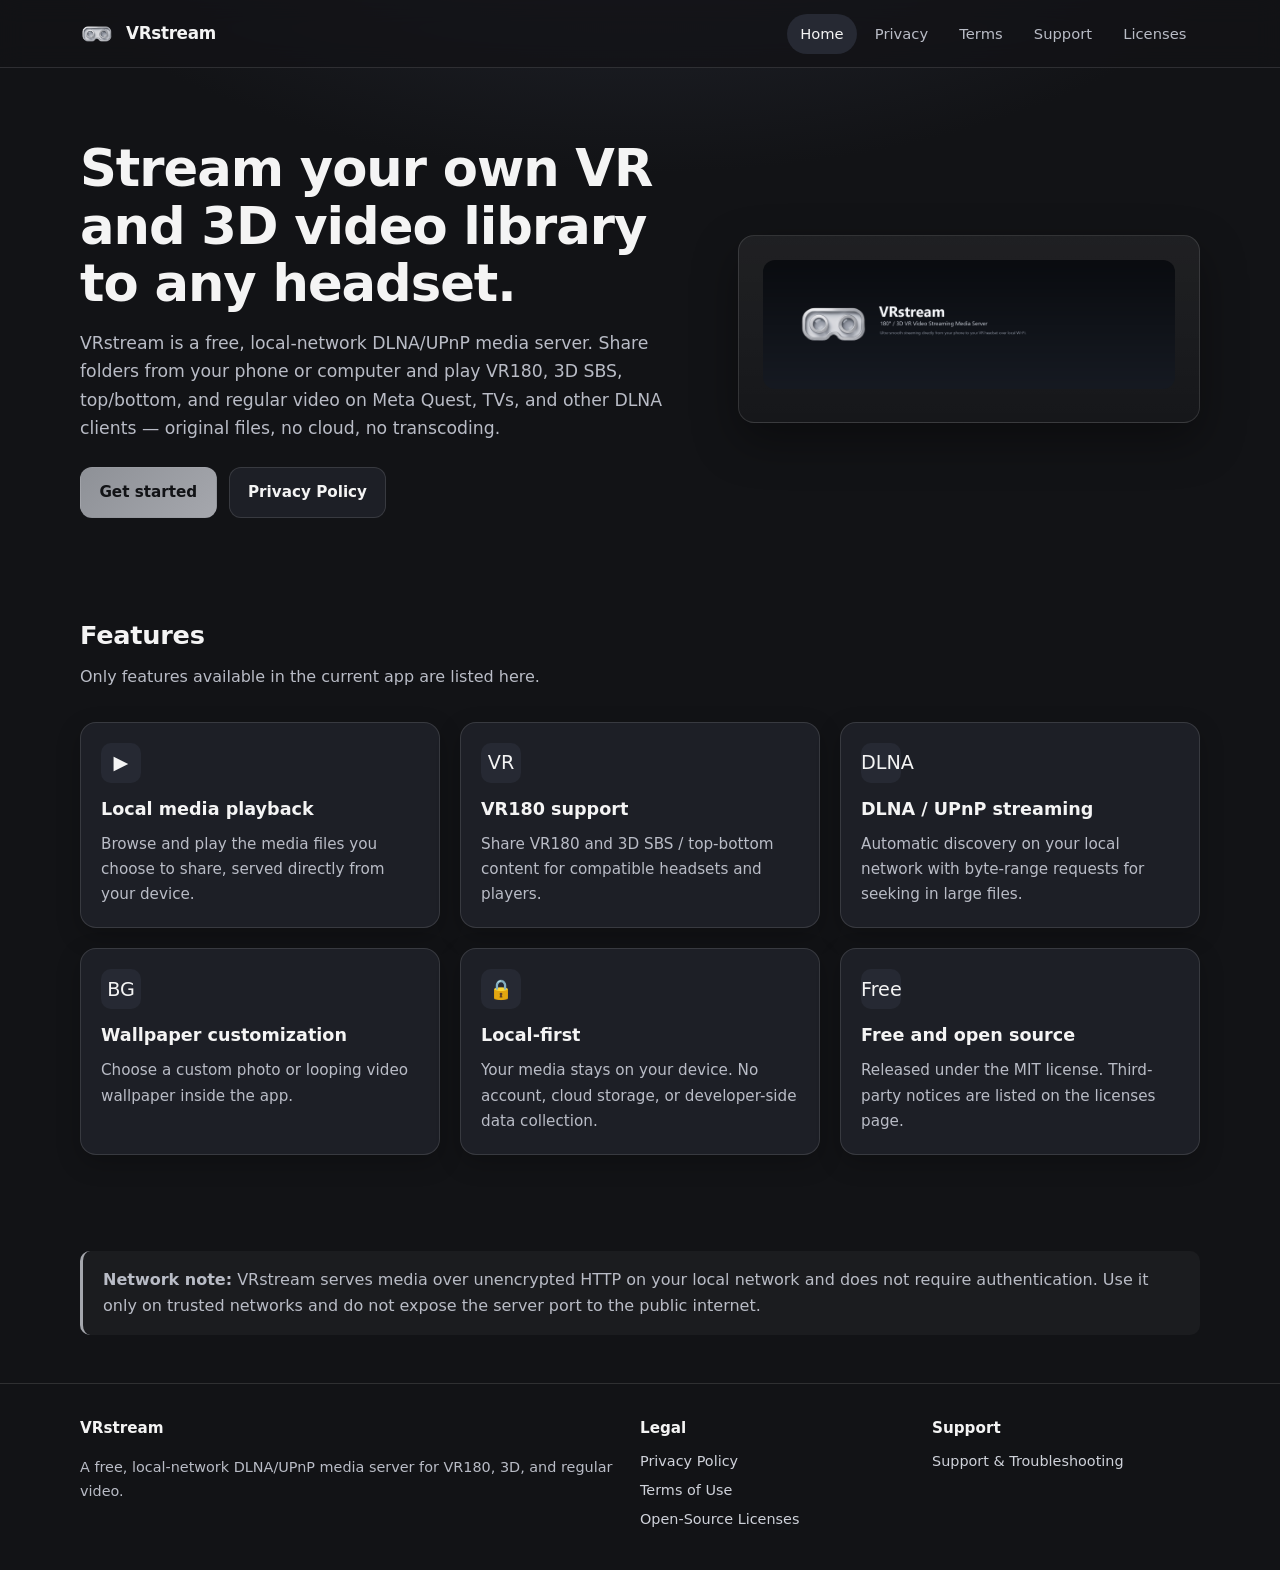
==== index.html @ 06fc6a74 "Publish VRstream website" ====
<!DOCTYPE html>
<html lang="en">
<head>
  <meta charset="utf-8">
  <meta name="viewport" content="width=device-width, initial-scale=1">
  <title>VRstream — Local VR &amp; 3D Media Server</title>
  <meta name="description" content="VRstream is a free, local-network DLNA/UPnP media server for VR180, 3D SBS, and regular video. Stream original files from your device to VR headsets and TVs.">
  <meta name="theme-color" content="#121316">
  <link rel="icon" href="favicon.ico" sizes="any">
  <link rel="icon" type="image/png" sizes="32x32" href="favicon-32x32.png">
  <link rel="icon" type="image/png" sizes="16x16" href="favicon-16x16.png">
  <link rel="apple-touch-icon" href="apple-touch-icon.png">
  <link rel="manifest" href="site.webmanifest">
  <meta property="og:title" content="VRstream — Local VR &amp; 3D Media Server">
  <meta property="og:description" content="Stream VR180, 3D, and regular video from your own device over your local network. No cloud, no transcoding.">
  <meta property="og:image" content="og_image_1200x630.png">
  <meta property="og:type" content="website">
  <link rel="stylesheet" href="css/styles.css">
</head>
<body>
  <a class="skip-link" href="#main">Skip to content</a>
  <header class="site-header">
    <div class="container header-inner">
      <a class="brand" href="index.html">
        <img src="logo_mark_512.png" alt="VRstream logo" width="34" height="34">
        <span>VRstream</span>
      </a>
      <button class="menu-toggle" type="button" aria-expanded="false" aria-label="Toggle navigation">Menu</button>
      <nav class="nav" aria-label="Primary">
        <a href="index.html">Home</a>
        <a href="privacy.html">Privacy</a>
        <a href="terms.html">Terms</a>
        <a href="support.html">Support</a>
        <a href="licenses.html">Licenses</a>
      </nav>
    </div>
  </header>

  <main id="main">
    <section class="hero">
      <div class="container hero-grid">
        <div>
          <h1>Stream your own VR and 3D video library to any headset.</h1>
          <p>VRstream is a free, local-network DLNA/UPnP media server. Share folders from your phone or computer and play VR180, 3D SBS, top/bottom, and regular video on Meta Quest, TVs, and other DLNA clients — original files, no cloud, no transcoding.</p>
          <div class="hero-actions">
            <a class="btn btn-primary" href="support.html">Get started</a>
            <a class="btn" href="privacy.html">Privacy Policy</a>
          </div>
        </div>
        <div class="hero-card">
          <img src="web_hero_banner_1920x600.png" alt="VRstream app screenshot banner" loading="lazy">
        </div>
      </div>
    </section>

    <section class="section">
      <div class="container">
        <h2>Features</h2>
        <p class="lead">Only features available in the current app are listed here.</p>
        <div class="grid grid-3">
          <article class="card">
            <div class="icon" aria-hidden="true">▶</div>
            <h3>Local media playback</h3>
            <p>Browse and play the media files you choose to share, served directly from your device.</p>
          </article>
          <article class="card">
            <div class="icon" aria-hidden="true">VR</div>
            <h3>VR180 support</h3>
            <p>Share VR180 and 3D SBS / top-bottom content for compatible headsets and players.</p>
          </article>
          <article class="card">
            <div class="icon" aria-hidden="true">DLNA</div>
            <h3>DLNA / UPnP streaming</h3>
            <p>Automatic discovery on your local network with byte-range requests for seeking in large files.</p>
          </article>
          <article class="card">
            <div class="icon" aria-hidden="true">BG</div>
            <h3>Wallpaper customization</h3>
            <p>Choose a custom photo or looping video wallpaper inside the app.</p>
          </article>
          <article class="card">
            <div class="icon" aria-hidden="true">🔒</div>
            <h3>Local-first</h3>
            <p>Your media stays on your device. No account, cloud storage, or developer-side data collection.</p>
          </article>
          <article class="card">
            <div class="icon" aria-hidden="true">Free</div>
            <h3>Free and open source</h3>
            <p>Released under the MIT license. Third-party notices are listed on the licenses page.</p>
          </article>
        </div>
      </div>
    </section>

    <section class="section">
      <div class="container">
        <div class="callout">
          <strong>Network note:</strong> VRstream serves media over unencrypted HTTP on your local network and does not require authentication. Use it only on trusted networks and do not expose the server port to the public internet.
        </div>
      </div>
    </section>
  </main>

  <footer class="site-footer">
    <div class="container footer-grid">
      <div>
        <h4>VRstream</h4>
        <p>A free, local-network DLNA/UPnP media server for VR180, 3D, and regular video.</p>
      </div>
      <div>
        <h4>Legal</h4>
        <ul>
          <li><a href="privacy.html">Privacy Policy</a></li>
          <li><a href="terms.html">Terms of Use</a></li>
          <li><a href="licenses.html">Open-Source Licenses</a></li>
        </ul>
      </div>
      <div>
        <h4>Support</h4>
        <ul>
          <li><a href="support.html">Support &amp; Troubleshooting</a></li>
        </ul>
      </div>
    </div>
  </footer>

  <script src="js/main.js" defer></script>
</body>
</html>
---- css/styles.css ----
:root {
  --bg: #121316;
  --surface: #1d1f26;
  --surface-2: #262933;
  --text: #f4f4f4;
  --muted: #b9bcc6;
  --accent: #8e9197;
  --accent-2: #a5a7ad;
  --border: rgba(255,255,255,0.12);
  --max: 1120px;
  --radius: 16px;
  --shadow: 0 18px 45px rgba(0,0,0,0.35);
}

* { box-sizing: border-box; }

html { scroll-behavior: smooth; }

body {
  margin: 0;
  font-family: "Segoe UI", Inter, "SF Pro Display", system-ui, -apple-system, sans-serif;
  background: radial-gradient(1200px 600px at 50% -10%, #262933 0%, var(--bg) 55%);
  color: var(--text);
  line-height: 1.65;
  -webkit-font-smoothing: antialiased;
}

a { color: #cfd2da; text-decoration: none; }
a:hover { text-decoration: underline; }

.container { width: min(var(--max), calc(100% - 2rem)); margin: 0 auto; }

.skip-link {
  position: absolute; left: -999px; top: 0; padding: .75rem 1rem; background: #fff; color: #000; z-index: 1000;
}
.skip-link:focus { left: 1rem; top: 1rem; }

.site-header {
  position: sticky; top: 0; z-index: 50;
  backdrop-filter: blur(12px);
  background: rgba(18,19,22,0.78);
  border-bottom: 1px solid var(--border);
}
.header-inner {
  display: flex; align-items: center; justify-content: space-between; gap: 1rem;
  padding: .85rem 0;
}
.brand { display: flex; align-items: center; gap: .75rem; font-weight: 700; letter-spacing: -0.02em; color: var(--text); }
.brand img { width: 34px; height: 34px; border-radius: 8px; }
.brand span { font-size: 1.05rem; }

.nav { display: flex; gap: .25rem; flex-wrap: wrap; }
.nav a {
  padding: .5rem .85rem; border-radius: 999px; color: var(--muted); font-size: .92rem;
  transition: background .2s ease, color .2s ease;
}
.nav a:hover, .nav a[aria-current="page"] {
  background: var(--surface-2); color: var(--text); text-decoration: none;
}

.menu-toggle { display: none; background: transparent; border: 1px solid var(--border); color: var(--text); padding: .45rem .7rem; border-radius: 10px; }

.hero {
  padding: 4.5rem 0 3rem;
}
.hero-grid {
  display: grid; grid-template-columns: 1.15fr .85fr; gap: 2rem; align-items: center;
}
.hero h1 {
  font-size: clamp(2rem, 4vw, 3.2rem); line-height: 1.12; margin: 0 0 1rem;
  letter-spacing: -0.02em;
}
.hero p { color: var(--muted); font-size: 1.08rem; margin: 0 0 1.5rem; }
.hero-actions { display: flex; gap: .75rem; flex-wrap: wrap; }
.btn {
  display: inline-flex; align-items: center; gap: .5rem;
  padding: .75rem 1.15rem; border-radius: 12px; font-weight: 600; font-size: .95rem;
  border: 1px solid var(--border); color: var(--text); background: var(--surface);
  transition: transform .12s ease, background .2s ease;
}
.btn:hover { transform: translateY(-1px); text-decoration: none; background: var(--surface-2); }
.btn-primary { background: linear-gradient(135deg, #8e9197, #a5a7ad); color: #121316; border-color: transparent; }
.btn-primary:hover { background: linear-gradient(135deg, #a5a7ad, #cfd2da); }

.hero-card {
  background: linear-gradient(180deg, rgba(255,255,255,0.06), rgba(255,255,255,0.02));
  border: 1px solid var(--border); border-radius: var(--radius); padding: 1.5rem;
  box-shadow: var(--shadow);
}
.hero-card img { width: 100%; height: auto; border-radius: 12px; }

.section { padding: 3rem 0; }
.section h2 { font-size: 1.6rem; margin: 0 0 .5rem; letter-spacing: -0.01em; }
.section .lead { color: var(--muted); margin: 0 0 2rem; max-width: 62ch; }

.grid { display: grid; gap: 1.25rem; }
.grid-3 { grid-template-columns: repeat(3, 1fr); }
.grid-2 { grid-template-columns: repeat(2, 1fr); }

.card {
  background: var(--surface); border: 1px solid var(--border); border-radius: var(--radius);
  padding: 1.25rem; box-shadow: 0 8px 24px rgba(0,0,0,0.22);
}
.card h3 { margin: 0 0 .5rem; font-size: 1.1rem; }
.card p { margin: 0; color: var(--muted); font-size: .95rem; }
.card .icon { width: 40px; height: 40px; border-radius: 10px; background: var(--surface-2); display: grid; place-items: center; margin-bottom: .75rem; font-size: 1.2rem; }

.callout {
  border-left: 3px solid var(--accent-2); background: rgba(255,255,255,0.04);
  padding: 1rem 1.25rem; border-radius: 10px; color: var(--muted);
}

.legal {
  max-width: 820px;
}
.legal h1 { font-size: 2rem; margin: 0 0 .5rem; }
.legal .meta { color: var(--muted); font-size: .92rem; margin-bottom: 2rem; }
.legal h2 { font-size: 1.25rem; margin: 2rem 0 .5rem; }
.legal h3 { font-size: 1.05rem; margin: 1.25rem 0 .35rem; }
.legal p, .legal li { color: var(--text); }
.legal ul, .legal ol { padding-left: 1.25rem; }
.legal table { width: 100%; border-collapse: collapse; margin: 1rem 0; font-size: .92rem; }
.legal th, .legal td { border: 1px solid var(--border); padding: .6rem .7rem; text-align: left; vertical-align: top; }
.legal th { background: var(--surface-2); }
.placeholder { color: #ff6b6b; font-weight: 700; }

.site-footer {
  border-top: 1px solid var(--border); padding: 2rem 0; color: var(--muted); font-size: .9rem;
}
.footer-grid { display: grid; grid-template-columns: 2fr 1fr 1fr; gap: 1.5rem; }
.footer-grid h4 { color: var(--text); margin: 0 0 .5rem; font-size: .95rem; }
.footer-grid ul { list-style: none; padding: 0; margin: 0; }
.footer-grid li { margin: .35rem 0; }

@media (max-width: 860px) {
  .hero-grid { grid-template-columns: 1fr; }
  .grid-3 { grid-template-columns: 1fr; }
  .grid-2 { grid-template-columns: 1fr; }
  .footer-grid { grid-template-columns: 1fr; }
  .menu-toggle { display: inline-flex; }
  .nav { display: none; width: 100%; flex-direction: column; }
  .nav.open { display: flex; }
  .header-inner { flex-wrap: wrap; }
}
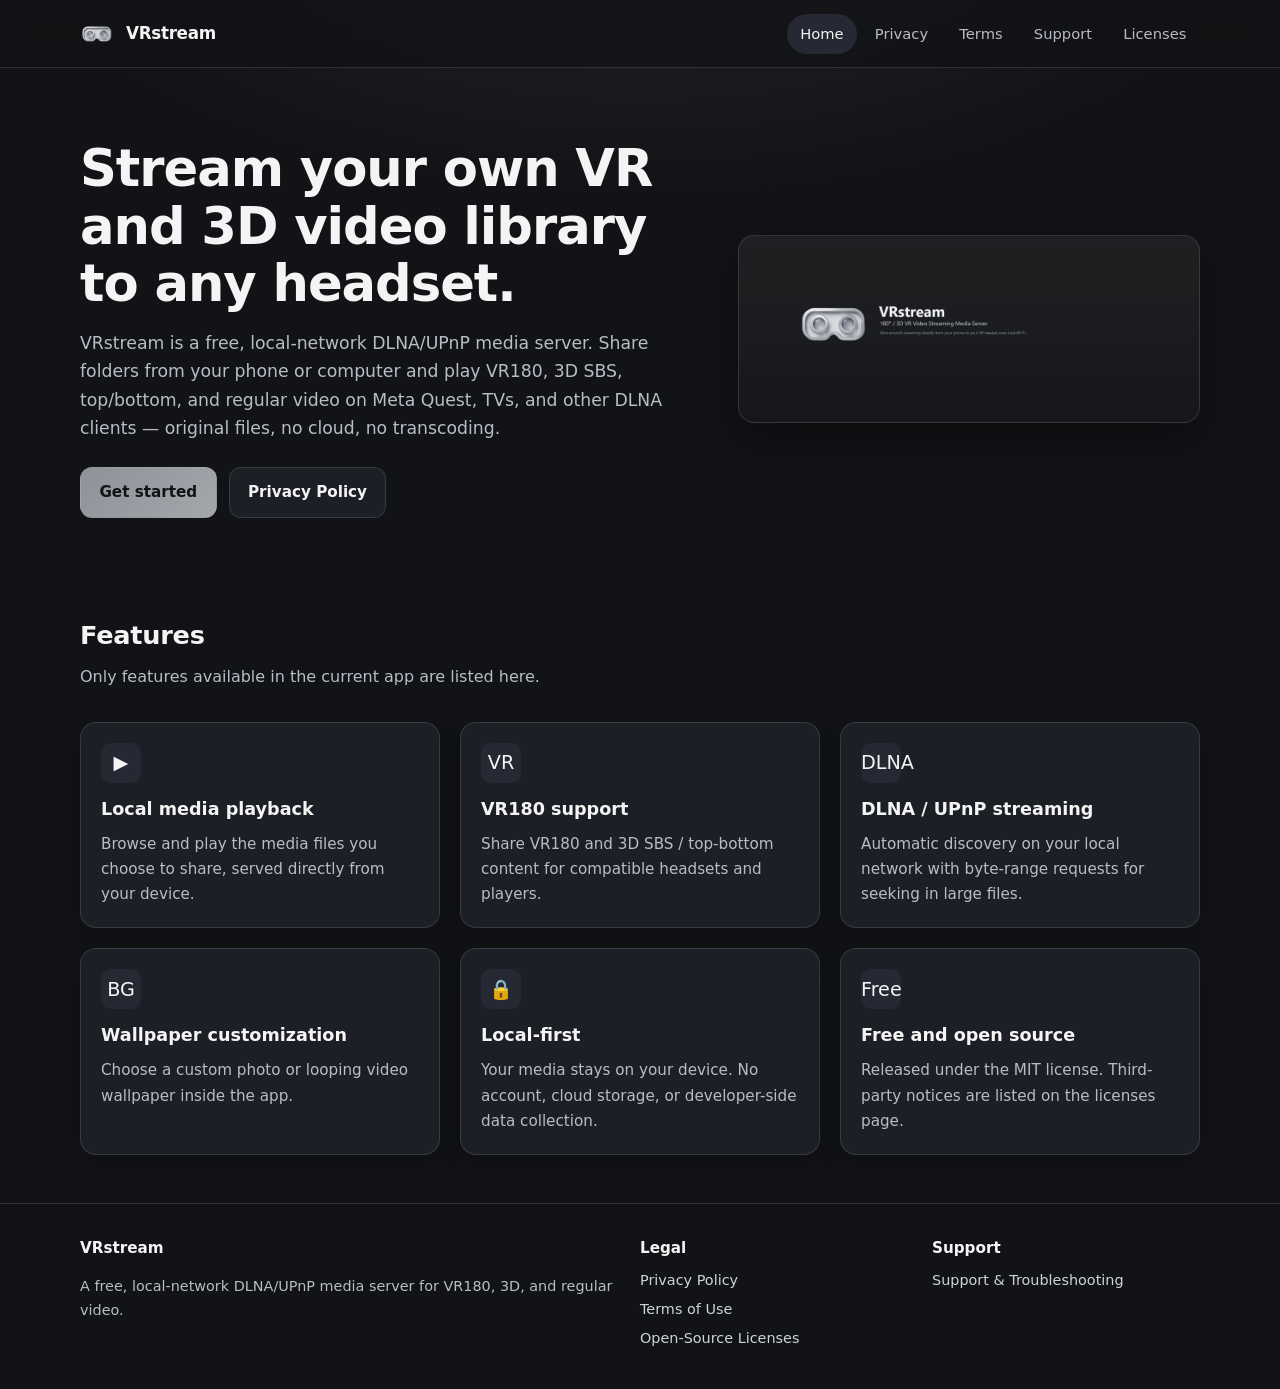
==== commit 3a400052: "Remove network note callout" ====
--- a/index.html
+++ b/index.html
@@ -92,13 +92,7 @@
       </div>
     </section>
 
-    <section class="section">
-      <div class="container">
-        <div class="callout">
-          <strong>Network note:</strong> VRstream serves media over unencrypted HTTP on your local network and does not require authentication. Use it only on trusted networks and do not expose the server port to the public internet.
-        </div>
-      </div>
-    </section>
+
   </main>
 
   <footer class="site-footer">
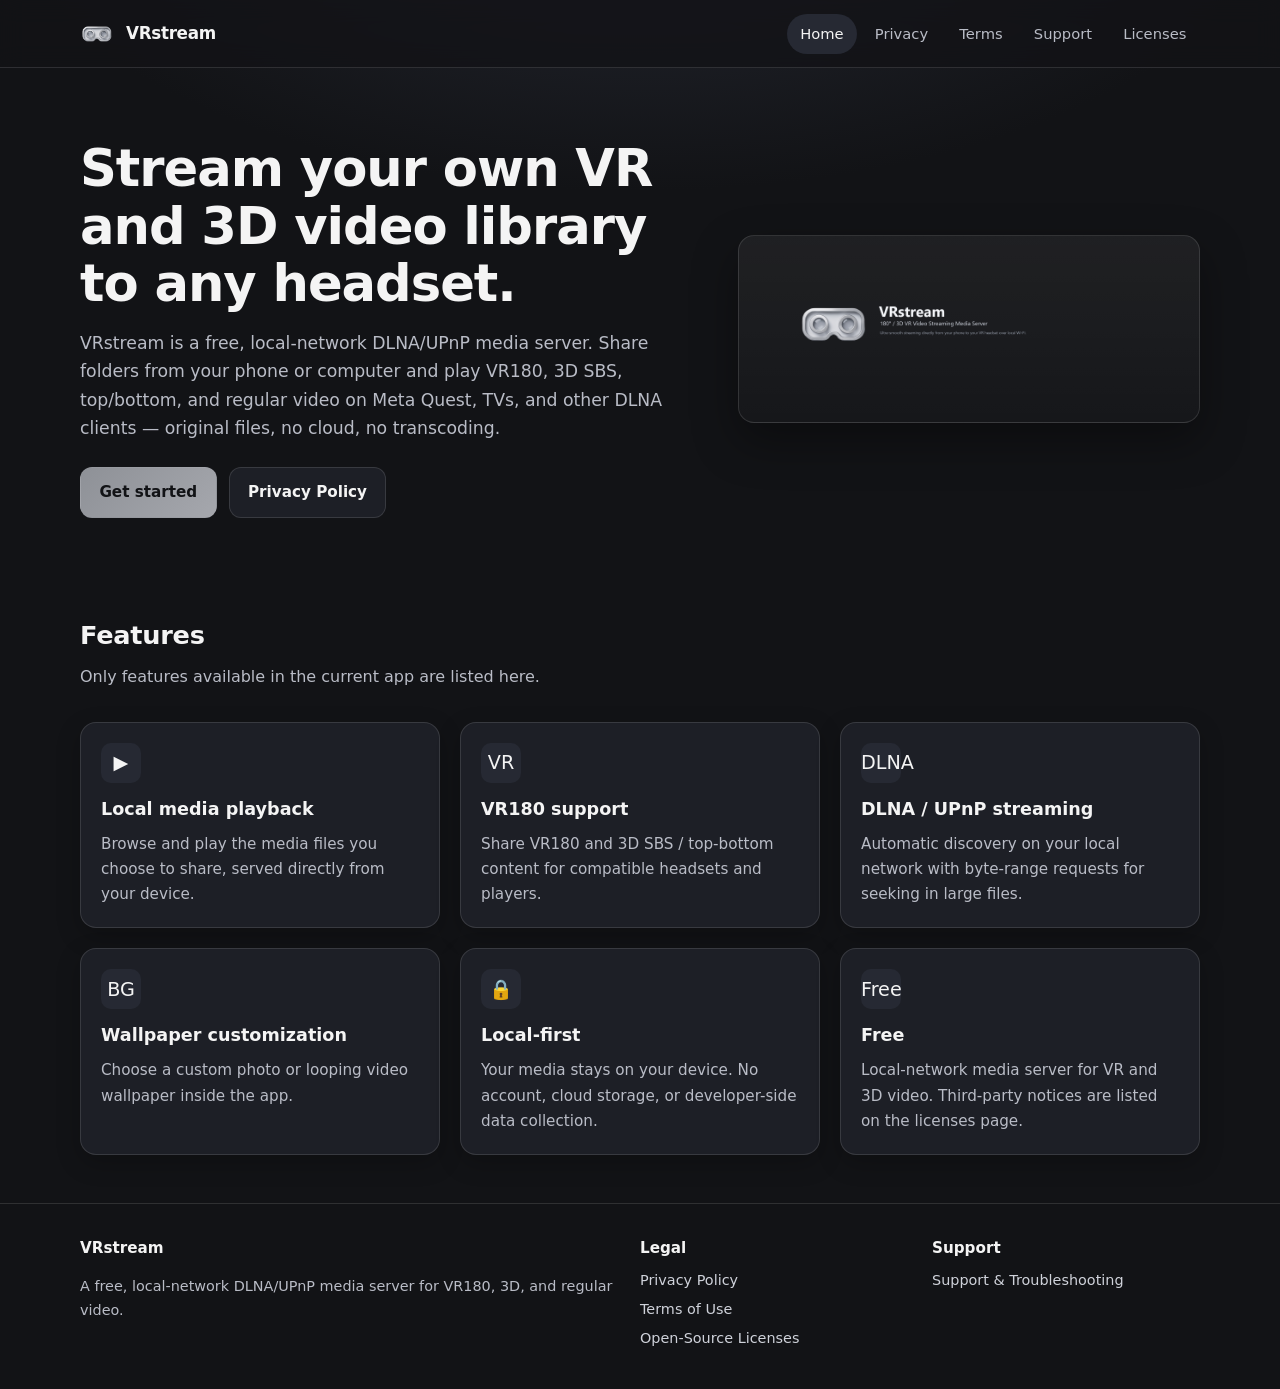
==== commit 0bedb6b2: "Correct licensing claims; prepare proprietary LICENSE.proposed; preserve dependency notices" ====
--- a/index.html
+++ b/index.html
@@ -85,8 +85,8 @@
           </article>
           <article class="card">
             <div class="icon" aria-hidden="true">Free</div>
-            <h3>Free and open source</h3>
-            <p>Released under the MIT license. Third-party notices are listed on the licenses page.</p>
+            <h3>Free</h3>
+            <p>Local-network media server for VR and 3D video. Third-party notices are listed on the licenses page.</p>
           </article>
         </div>
       </div>
